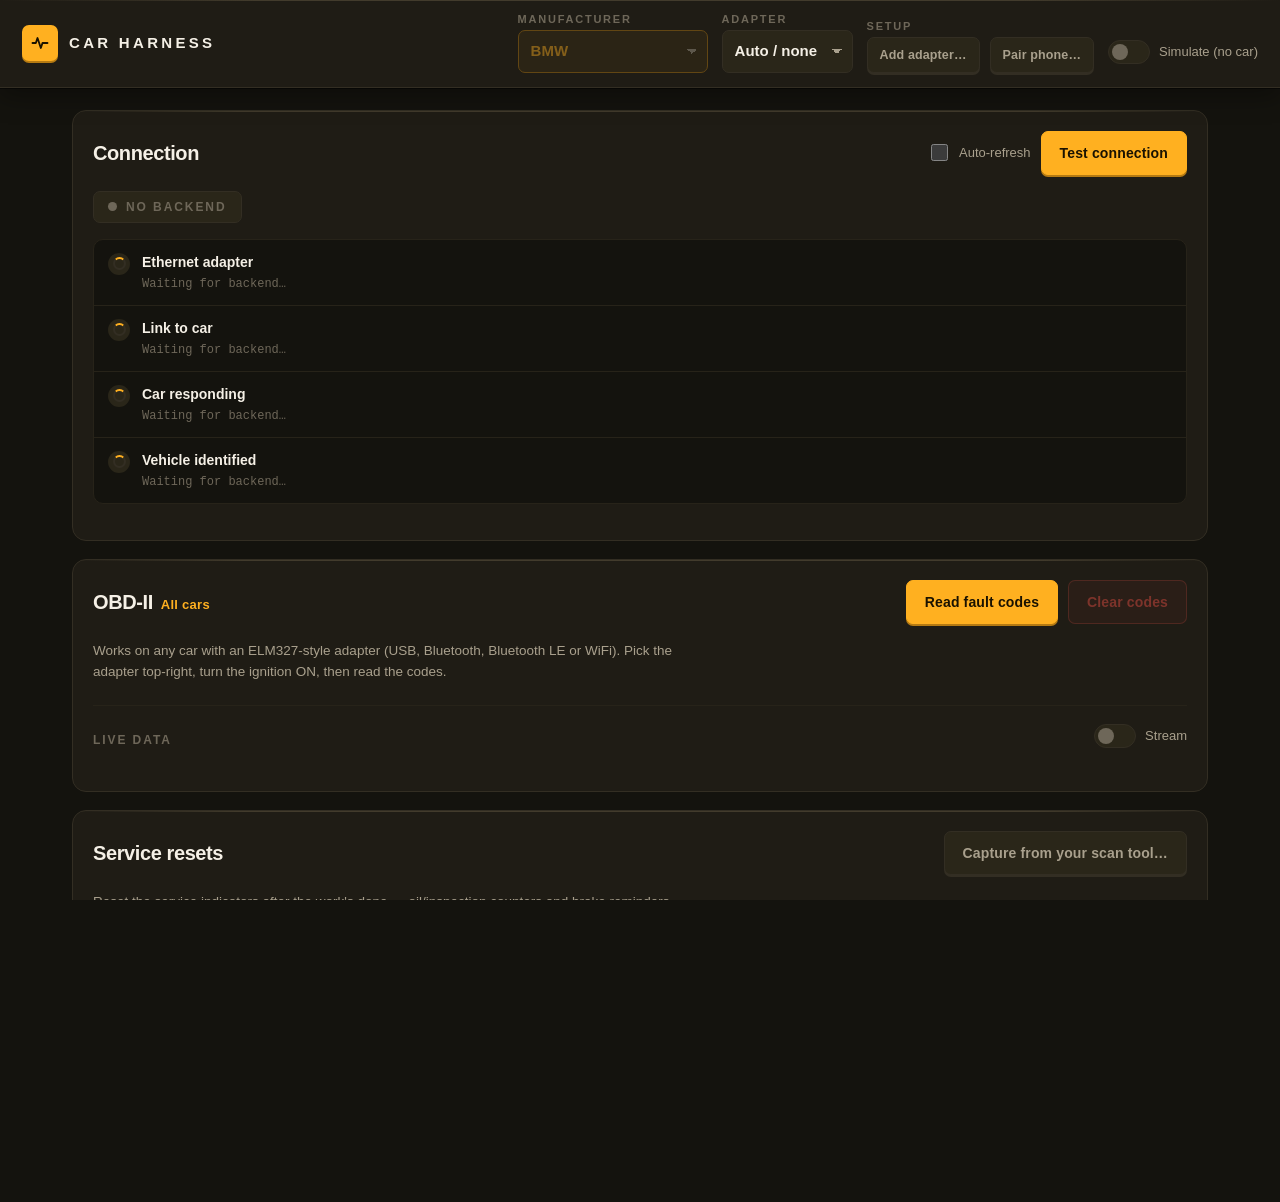
==== frontend/index.html @ ec4e153b "Garage Slate: full front-end redesign + one-tap job flow + installable PWA Steve asked for the front" ====
<!DOCTYPE html>
<html lang="en">
<head>
<meta charset="UTF-8" />
<meta name="viewport" content="width=device-width, initial-scale=1.0, viewport-fit=cover" />
<title>Car Harness</title>
<meta name="description" content="Car Harness — multi-brand OBD diagnostics: fault codes, module scans and service resets." />
<meta name="theme-color" content="#14130e" />
<meta name="color-scheme" content="dark" />
<meta name="mobile-web-app-capable" content="yes" />
<meta name="apple-mobile-web-app-capable" content="yes" />
<meta name="apple-mobile-web-app-status-bar-style" content="black-translucent" />
<meta name="apple-mobile-web-app-title" content="Car Harness" />
<link rel="manifest" href="manifest.webmanifest" />
<link rel="icon" href="icons/icon-192.png" sizes="192x192" />
<link rel="apple-touch-icon" href="icons/icon-192.png" />
<link rel="stylesheet" href="styles.css" />
</head>
<body>
<div class="app">

  <header class="header">
    <div class="header-left">
      <span class="logo" aria-hidden="true">
        <svg viewBox="0 0 24 24" width="20" height="20" fill="none" stroke="currentColor" stroke-width="2.2" stroke-linecap="round" stroke-linejoin="round">
          <path d="M3 12h4l2-6 4 12 2-6h6" />
        </svg>
      </span>
      <h1>Car Harness</h1>
    </div>
    <div class="header-right">
      <label class="field field-manufacturer">
        <span class="field-label">Manufacturer</span>
        <select id="profile-select" disabled>
          <option value="">Loading…</option>
        </select>
      </label>
      <div class="field">
        <span class="field-label">Adapter</span>
        <select id="adapter-select">
          <option value="">Auto / none</option>
        </select>
      </div>
      <div class="field">
        <span class="field-label">Setup</span>
        <div class="panel-actions">
          <button id="add-adapter-btn" class="btn btn-secondary btn-small" type="button">Add adapter…</button>
          <button id="pair-btn" class="btn btn-secondary btn-small" type="button">Pair phone…</button>
        </div>
      </div>
      <label class="toggle-field" for="simulate-toggle">
        <input type="checkbox" id="simulate-toggle" />
        <span class="toggle-track"><span class="toggle-thumb"></span></span>
        <span class="toggle-text">Simulate (no car)</span>
      </label>
    </div>
  </header>

  <main class="main">

    <div id="backend-banner" class="banner banner-waiting" hidden role="status">
      <svg class="banner-icon" viewBox="0 0 24 24" width="18" height="18" fill="none" stroke="currentColor" stroke-width="2" stroke-linecap="round" stroke-linejoin="round">
        <circle cx="12" cy="12" r="9" />
        <path d="M12 8v5" /><path d="M12 16.5v.01" />
      </svg>
      <span id="backend-banner-text">Waiting for backend at 127.0.0.1:8765 — start.bat not running?</span>
    </div>

    <section class="panel connection-panel" aria-label="Connection status">
      <div class="panel-header">
        <h2>Connection</h2>
        <div class="panel-actions">
          <label class="checkbox-field" for="autorefresh-toggle">
            <input type="checkbox" id="autorefresh-toggle" />
            <span>Auto-refresh</span>
          </label>
          <button id="test-btn" class="btn btn-primary" type="button">Test connection</button>
        </div>
      </div>

      <div id="simulated-banner" class="banner banner-amber" hidden role="status">
        <svg class="banner-icon" viewBox="0 0 24 24" width="18" height="18" fill="none" stroke="currentColor" stroke-width="2" stroke-linecap="round" stroke-linejoin="round">
          <path d="M12 3l9 16H3z" /><path d="M12 10v4" /><path d="M12 17.5v.01" />
        </svg>
        <span>SIMULATED — no real car connected</span>
      </div>

      <div class="overall-wrap">
        <div id="overall-badge" class="overall-badge state-offline">
          <span class="overall-dot"></span>
          <span id="overall-label">NO BACKEND</span>
        </div>
        <p id="status-message" class="status-message"></p>
      </div>

      <ol id="ladder" class="ladder"></ol>

      <div id="vehicle-card" class="vehicle-card" hidden>
        <div class="vehicle-vin-row">
          <span class="vehicle-vin-label">VIN</span>
          <span id="vehicle-vin" class="vehicle-vin">—</span>
        </div>
        <div class="vehicle-meta">
          <div class="vehicle-meta-item">
            <span class="meta-label">Logical address</span>
            <span id="vehicle-address" class="meta-value">—</span>
          </div>
          <div class="vehicle-meta-item">
            <span class="meta-label">EID</span>
            <span id="vehicle-eid" class="meta-value">—</span>
          </div>
          <div class="vehicle-meta-item">
            <span class="meta-label">GID</span>
            <span id="vehicle-gid" class="meta-value">—</span>
          </div>
        </div>
      </div>
    </section>

    <section class="panel obd-panel" aria-label="OBD-II diagnostics">
      <div class="panel-header">
        <h2>OBD-II<span class="panel-subject">All cars</span></h2>
        <div class="panel-actions">
          <button id="obd-scan-btn" class="btn btn-primary" type="button">Read fault codes</button>
          <button id="obd-clear-btn" class="btn btn-danger" type="button" disabled>Clear codes</button>
        </div>
      </div>

      <div id="obd-sim-banner" class="banner banner-amber" hidden role="status">
        <svg class="banner-icon" viewBox="0 0 24 24" width="18" height="18" fill="none" stroke="currentColor" stroke-width="2" stroke-linecap="round" stroke-linejoin="round">
          <path d="M12 3l9 16H3z" /><path d="M12 10v4" /><path d="M12 17.5v.01" />
        </svg>
        <span>SIMULATED — no real car connected</span>
      </div>

      <p id="obd-hint" class="obd-hint">
        Works on any car with an ELM327-style adapter (USB, Bluetooth, Bluetooth LE or WiFi).
        Pick the adapter top-right, turn the ignition ON, then read the codes.
      </p>

      <div id="obd-result" hidden>
        <div id="obd-chips" class="obd-chips"></div>
        <p id="obd-message" class="status-message"></p>
        <div id="obd-dtc-list" class="dtc-list"></div>
      </div>

      <div class="obd-live-header">
        <h3>Live data</h3>
        <label class="toggle-field" for="live-toggle">
          <input type="checkbox" id="live-toggle" />
          <span class="toggle-track"><span class="toggle-thumb"></span></span>
          <span class="toggle-text">Stream</span>
        </label>
      </div>
      <p id="live-message" class="live-message" hidden></p>
      <div id="live-grid" class="live-grid" hidden></div>
    </section>

    <section class="panel brand-panel" aria-label="Manufacturer deep scan" id="brand-panel" hidden>
      <div class="panel-header">
        <h2 id="brand-title">Manufacturer</h2>
        <div class="panel-actions" id="brand-actions">
          <button id="brand-scan-btn" class="btn btn-primary" type="button">Scan all modules</button>
        </div>
      </div>

      <div id="brand-sim-banner" class="banner banner-amber" hidden role="status">
        <svg class="banner-icon" viewBox="0 0 24 24" width="18" height="18" fill="none" stroke="currentColor" stroke-width="2" stroke-linecap="round" stroke-linejoin="round">
          <path d="M12 3l9 16H3z" /><path d="M12 10v4" /><path d="M12 17.5v.01" />
        </svg>
        <span>SIMULATED — no real car connected</span>
      </div>

      <p id="brand-hint" class="obd-hint"></p>

      <div id="brand-result" hidden>
        <div id="brand-chips" class="obd-chips"></div>
        <p id="brand-message" class="status-message"></p>
        <div id="brand-modules" class="module-rows"></div>
      </div>

      <div id="brand-extras" hidden>
        <div class="obd-live-header"><h3 id="brand-extras-title">Extras</h3></div>
        <p id="brand-extras-hint" class="obd-hint" hidden></p>
        <p id="brand-extras-message" class="status-message"></p>
        <div id="brand-extras-chips" class="obd-chips"></div>
      </div>
    </section>

    <section class="panel service-panel" aria-label="Service resets">
      <div class="panel-header">
        <h2>Service resets<span id="service-brand-label" class="panel-subject"></span></h2>
        <div class="panel-actions">
          <button id="service-capture-btn" class="btn btn-secondary" type="button">Capture from your scan tool…</button>
        </div>
      </div>

      <p id="service-hint" class="obd-hint">
        Reset the service indicators after the work's done — oil/inspection counters and
        brake reminders, for the manufacturer picked top-right. Items marked
        <strong>Run reset</strong> go over the OBD dongle; the rest are the official dash
        steps to follow on the car.
      </p>

      <p id="service-message" class="status-message" hidden></p>
      <div id="service-list" class="service-list"></div>

      <h3 id="learned-heading" class="learned-heading" hidden>Learned resets</h3>
      <div id="learned-list" class="service-list"></div>
    </section>

    <section class="panel modules-panel" aria-label="Jobs">
      <div class="panel-header">
        <h2>Jobs<span id="jobs-brand-label" class="panel-subject"></span></h2>
        <div class="panel-actions">
          <button id="import-btn" class="btn btn-secondary" type="button">Import job…</button>
          <input type="file" id="import-file-input" accept=".zip" hidden />
        </div>
      </div>

      <p id="modules-empty" class="modules-empty" hidden>No jobs available for this manufacturer yet.</p>
      <div id="modules-list" class="modules-list"></div>
    </section>

  </main>

  <footer class="footer">
    <span id="footer-status">Car Harness</span>
  </footer>

</div>

<div id="adapter-modal" class="modal-overlay" hidden>
  <div class="modal" role="dialog" aria-modal="true" aria-labelledby="adapter-modal-title">
    <div class="modal-header">
      <h2 id="adapter-modal-title" class="modal-title">Adapters</h2>
      <button id="adapter-modal-close" class="modal-close" type="button" aria-label="Close">
        <svg viewBox="0 0 24 24" width="18" height="18" fill="none" stroke="currentColor" stroke-width="2" stroke-linecap="round" stroke-linejoin="round">
          <line x1="6" y1="6" x2="18" y2="18" /><line x1="18" y1="6" x2="6" y2="18" />
        </svg>
      </button>
    </div>
    <ol id="wizard-progress" class="wizard-progress" aria-hidden="true"></ol>
    <div id="adapter-modal-body" class="modal-body"></div>
    <div class="modal-footer">
      <button id="wizard-back" class="btn btn-secondary" type="button">Back</button>
      <div class="modal-footer-right">
        <button id="wizard-cancel" class="btn btn-secondary" type="button">Cancel</button>
        <button id="wizard-next" class="btn btn-primary" type="button">Next</button>
      </div>
    </div>
  </div>
</div>

<div id="pair-modal" class="modal-overlay" hidden>
  <div class="modal" role="dialog" aria-modal="true" aria-labelledby="pair-modal-title">
    <div class="modal-header">
      <h2 id="pair-modal-title" class="modal-title">Pair your phone</h2>
      <button id="pair-modal-close" class="modal-close" type="button" aria-label="Close">
        <svg viewBox="0 0 24 24" width="18" height="18" fill="none" stroke="currentColor" stroke-width="2" stroke-linecap="round" stroke-linejoin="round">
          <line x1="6" y1="6" x2="18" y2="18" /><line x1="18" y1="6" x2="6" y2="18" />
        </svg>
      </button>
    </div>
    <div id="pair-modal-body" class="modal-body"></div>
  </div>
</div>

<div id="capture-modal" class="modal-overlay" hidden>
  <div class="modal" role="dialog" aria-modal="true" aria-labelledby="capture-modal-title">
    <div class="modal-header">
      <h2 id="capture-modal-title" class="modal-title">Capture a service reset</h2>
      <button id="capture-modal-close" class="modal-close" type="button" aria-label="Close">
        <svg viewBox="0 0 24 24" width="18" height="18" fill="none" stroke="currentColor" stroke-width="2" stroke-linecap="round" stroke-linejoin="round">
          <line x1="6" y1="6" x2="18" y2="18" /><line x1="18" y1="6" x2="6" y2="18" />
        </svg>
      </button>
    </div>
    <div id="capture-modal-body" class="modal-body"></div>
  </div>
</div>

<script src="app.js"></script>
<script>
  // Service worker: shell-only cache so the page opens instantly and still
  // loads when the backend is down. Every /api call stays network-only (see
  // sw.js) — diagnostics must never be served from a stale cache.
  if ('serviceWorker' in navigator) {
    window.addEventListener('load', function () {
      navigator.serviceWorker.register('sw.js').catch(function (err) {
        console.warn('[car-harness] service worker registration failed', err);
      });
    });
  }
</script>
</body>
</html>
---- frontend/styles.css ----
/* Car Harness — "Garage Slate"
   A tool off the van, not a web app. Warm graphite ground, warm panels with a
   machined top edge, one gold-amber accent that always means "press this".
   Status colours stay strictly separate from the accent so gold never has to
   mean two things at once. No external assets, no webfonts, no network. */

:root {
  /* --- surfaces --- */
  --ink: #14130e;
  --ink-raised: #1a1811;
  --panel: #1f1c15;
  --panel-hi: #2a2619;
  --panel-top: #423b2c;
  --line: #332e23;
  --line-soft: #272319;

  /* --- ink --- */
  --text: #f5f0e6;
  --text-muted: #a9a08d;
  --text-faint: #6e6759;

  /* --- meaning --- */
  --accent: #ffb020;
  --accent-dim: #b57a12;
  --accent-ink: #1a1200;
  --accent-wash: rgba(255, 176, 32, 0.12);
  --ok: #86c34a;
  --ok-wash: rgba(134, 195, 74, 0.12);
  --warn: #ff8a2b;
  --warn-wash: rgba(255, 138, 43, 0.12);
  --bad: #ff5449;
  --bad-wash: rgba(255, 84, 73, 0.12);
  --info: #74b4ff;
  --info-wash: rgba(116, 180, 255, 0.12);

  /* --- legacy aliases: older rules and inline styles still resolve --- */
  --bg: var(--ink);
  --bg-alt: var(--ink-raised);
  --panel-raised: var(--panel-hi);
  --border: var(--line);
  --border-soft: var(--line-soft);
  --green: var(--ok);
  --green-dim: rgba(134, 195, 74, 0.18);
  --amber: var(--warn);
  --amber-dim: rgba(255, 138, 43, 0.18);
  --red: var(--bad);
  --red-dim: rgba(255, 84, 73, 0.18);
  --grey: var(--text-faint);
  --grey-dim: var(--panel-hi);

  --font-sans: "Barlow", -apple-system, BlinkMacSystemFont, "Segoe UI", Roboto,
    Helvetica, Arial, sans-serif;
  --font-mono: "JetBrains Mono", ui-monospace, SFMono-Regular, "Cascadia Mono",
    Consolas, "Liberation Mono", monospace;
  --mono: var(--font-mono);

  --radius: 10px;
  --radius-lg: 14px;
  --radius-sm: 7px;

  --eyebrow: 700 11px/1 var(--font-sans);
  --track: 0.16em;
}

* {
  box-sizing: border-box;
}

/* app.js hides things with the `hidden` attribute. A class that sets
   display:flex/grid outranks the UA's [hidden] rule, so banners and grids
   would be stuck visible forever — this keeps `hidden` meaning hidden. */
[hidden] {
  display: none !important;
}

html, body {
  margin: 0;
  padding: 0;
  height: 100%;
  overflow-x: hidden;
}

body {
  background: var(--ink);
  color: var(--text);
  font-family: var(--font-sans);
  font-size: 15px;
  line-height: 1.5;
  -webkit-font-smoothing: antialiased;
}

.app {
  min-height: 100%;
  display: flex;
  flex-direction: column;
  max-width: 100%;
}

:focus-visible {
  outline: 2px solid var(--accent);
  outline-offset: 2px;
}

/* ---------- Header ---------- */

.header {
  position: sticky;
  top: 0;
  z-index: 20;
  display: flex;
  align-items: center;
  justify-content: space-between;
  gap: 16px;
  flex-wrap: wrap;
  padding: 14px 22px;
  background: var(--panel);
  border-bottom: 1px solid var(--line);
  box-shadow: 0 1px 0 rgba(0, 0, 0, 0.5), 0 8px 24px rgba(0, 0, 0, 0.35);
}

/* The machined highlight along the header's top edge. */
.header::before {
  content: "";
  position: absolute;
  inset: 0 0 auto 0;
  height: 1px;
  background: linear-gradient(
    90deg,
    transparent,
    var(--panel-top) 20%,
    var(--panel-top) 80%,
    transparent
  );
}

.header-left {
  display: flex;
  align-items: center;
  gap: 11px;
  min-width: 0;
}

.header h1 {
  margin: 0;
  font-size: 15px;
  font-weight: 700;
  letter-spacing: 0.22em;
  text-transform: uppercase;
  white-space: nowrap;
}

.logo {
  display: grid;
  place-items: center;
  width: 36px;
  height: 36px;
  border-radius: var(--radius-sm);
  background: var(--accent);
  color: var(--accent-ink);
  box-shadow: 0 2px 0 var(--accent-dim);
  flex: none;
}

.header-right {
  display: flex;
  align-items: flex-end;
  gap: 14px;
  flex-wrap: wrap;
}

.field {
  display: flex;
  flex-direction: column;
  gap: 5px;
  min-width: 0;
}

.field-label {
  font: var(--eyebrow);
  letter-spacing: var(--track);
  text-transform: uppercase;
  color: var(--text-faint);
}

select {
  appearance: none;
  min-height: 42px;
  padding: 9px 34px 9px 12px;
  border-radius: var(--radius-sm);
  border: 1px solid var(--line);
  background-color: var(--panel-hi);
  background-image: linear-gradient(45deg, transparent 50%, var(--text-muted) 50%),
    linear-gradient(135deg, var(--text-muted) 50%, transparent 50%);
  background-position: right 15px center, right 10px center;
  background-size: 5px 5px, 5px 5px;
  background-repeat: no-repeat;
  color: var(--text);
  font: inherit;
  font-weight: 600;
  cursor: pointer;
}

select:disabled {
  opacity: 0.45;
  cursor: not-allowed;
}

/* The manufacturer picked top-right is the subject of half the page — make it
   read as a primary control, not a form field. */
.field-manufacturer select {
  min-width: 190px;
  border-color: var(--accent-dim);
  background-color: var(--accent-wash);
  color: var(--accent);
}

/* ---------- Switches & checkboxes ---------- */

.toggle-field {
  display: flex;
  align-items: center;
  gap: 9px;
  cursor: pointer;
  user-select: none;
  padding-bottom: 9px;
}

.toggle-field input {
  position: absolute;
  opacity: 0;
  width: 0;
  height: 0;
}

.toggle-track {
  position: relative;
  width: 42px;
  height: 24px;
  border-radius: 999px;
  background: var(--panel-hi);
  border: 1px solid var(--line);
  transition: background 0.15s ease, border-color 0.15s ease;
  flex: none;
}

.toggle-thumb {
  position: absolute;
  top: 3px;
  left: 3px;
  width: 16px;
  height: 16px;
  border-radius: 50%;
  background: var(--text-faint);
  transition: transform 0.15s ease, background 0.15s ease;
}

.toggle-field input:checked + .toggle-track {
  background: var(--accent);
  border-color: var(--accent);
}

.toggle-field input:checked + .toggle-track .toggle-thumb {
  transform: translateX(18px);
  background: var(--accent-ink);
}

.toggle-field input:focus-visible + .toggle-track {
  outline: 2px solid var(--accent);
  outline-offset: 2px;
}

.toggle-text {
  font-size: 13px;
  color: var(--text-muted);
  white-space: nowrap;
}

.checkbox-field {
  display: flex;
  align-items: center;
  gap: 8px;
  font-size: 13px;
  color: var(--text-muted);
  cursor: pointer;
  user-select: none;
}

.checkbox-field input {
  width: 17px;
  height: 17px;
  accent-color: var(--accent);
  cursor: pointer;
}

/* ---------- Buttons ---------- */

.btn {
  --btn-edge: var(--line);
  appearance: none;
  display: inline-flex;
  align-items: center;
  justify-content: center;
  gap: 7px;
  min-height: 44px;
  padding: 11px 18px;
  border-radius: var(--radius-sm);
  border: 1px solid var(--line);
  background: var(--panel-hi);
  color: var(--text);
  font-family: inherit;
  font-size: 14px;
  font-weight: 700;
  letter-spacing: 0.01em;
  cursor: pointer;
  box-shadow: 0 2px 0 var(--btn-edge);
  transition: transform 0.05s ease, background 0.15s ease, border-color 0.15s ease;
}

.btn:hover {
  border-color: var(--text-faint);
}

/* Physical press — the button actually goes down onto its edge. */
.btn:active:not(:disabled) {
  transform: translateY(2px);
  box-shadow: 0 0 0 var(--btn-edge);
}

.btn:disabled {
  opacity: 0.42;
  cursor: not-allowed;
  box-shadow: none;
}

.btn-primary {
  --btn-edge: var(--accent-dim);
  background: var(--accent);
  border-color: var(--accent);
  color: var(--accent-ink);
}

.btn-primary:hover:not(:disabled) {
  background: #ffbe45;
  border-color: #ffbe45;
}

.btn-secondary {
  background: var(--panel-hi);
  color: var(--text-muted);
}

.btn-danger {
  --btn-edge: rgba(255, 84, 73, 0.35);
  background: var(--bad-wash);
  border-color: rgba(255, 84, 73, 0.45);
  color: var(--bad);
}

.btn-danger:hover:not(:disabled) {
  background: rgba(255, 84, 73, 0.2);
  border-color: var(--bad);
}

.btn-small {
  min-height: 36px;
  padding: 7px 12px;
  font-size: 12.5px;
}

/* ---------- Main / panels ---------- */

.main {
  flex: 1;
  display: flex;
  flex-direction: column;
  gap: 18px;
  padding: 22px;
  max-width: 1180px;
  width: 100%;
  margin: 0 auto;
}

.panel {
  position: relative;
  background: var(--panel);
  border: 1px solid var(--line);
  border-radius: var(--radius-lg);
  padding: 20px;
  overflow: hidden;
}

/* Machined top edge — the one shared detail across every surface. */
.panel::before {
  content: "";
  position: absolute;
  inset: 0 0 auto 0;
  height: 1px;
  background: linear-gradient(
    90deg,
    transparent,
    var(--panel-top) 15%,
    var(--panel-top) 85%,
    transparent
  );
}

.panel-header {
  display: flex;
  align-items: center;
  justify-content: space-between;
  gap: 14px;
  flex-wrap: wrap;
  margin-bottom: 16px;
}

.panel-header h2 {
  margin: 0;
  font-size: 20px;
  font-weight: 700;
  letter-spacing: -0.02em;
  display: flex;
  align-items: baseline;
  gap: 8px;
  flex-wrap: wrap;
}

.panel-subject {
  font-size: 13px;
  font-weight: 600;
  color: var(--accent);
  letter-spacing: 0.02em;
}

.panel-actions {
  display: flex;
  align-items: center;
  gap: 10px;
  flex-wrap: wrap;
}

/* Subtle cue when the brand panel swaps manufacturer. */
.panel-swap {
  animation: panel-swap 0.32s ease;
}

@keyframes panel-swap {
  from {
    opacity: 0.35;
    transform: translateY(-4px);
  }
  to {
    opacity: 1;
    transform: none;
  }
}

/* ---------- Banners ---------- */

.banner {
  display: flex;
  align-items: center;
  gap: 10px;
  padding: 11px 14px;
  border-radius: var(--radius-sm);
  border: 1px solid var(--line);
  background: var(--panel-hi);
  font-size: 13.5px;
  font-weight: 600;
  margin-bottom: 14px;
}

.banner-icon {
  flex: none;
}

.banner-amber {
  border-color: rgba(255, 138, 43, 0.4);
  background: var(--warn-wash);
  color: var(--warn);
}

.banner-waiting {
  border-color: rgba(116, 180, 255, 0.35);
  background: var(--info-wash);
  color: var(--info);
}

/* ---------- Overall badge ---------- */

.overall-wrap {
  display: flex;
  align-items: center;
  gap: 14px;
  flex-wrap: wrap;
  margin-bottom: 16px;
}

.overall-badge {
  display: inline-flex;
  align-items: center;
  gap: 9px;
  padding: 9px 14px;
  border-radius: var(--radius-sm);
  border: 1px solid var(--line);
  background: var(--panel-hi);
  font: 700 12px/1 var(--font-sans);
  letter-spacing: var(--track);
  text-transform: uppercase;
  color: var(--text-muted);
  flex: none;
}

.overall-dot {
  width: 9px;
  height: 9px;
  border-radius: 50%;
  background: currentColor;
  flex: none;
}

.overall-badge.state-connected {
  color: var(--ok);
  border-color: rgba(134, 195, 74, 0.4);
  background: var(--ok-wash);
}

.overall-badge.state-partial {
  color: var(--warn);
  border-color: rgba(255, 138, 43, 0.4);
  background: var(--warn-wash);
}

.overall-badge.state-disconnected {
  color: var(--bad);
  border-color: rgba(255, 84, 73, 0.4);
  background: var(--bad-wash);
}

.overall-badge.state-offline {
  color: var(--text-faint);
}

.status-message {
  margin: 0;
  color: var(--text-muted);
  font-size: 14px;
  line-height: 1.55;
}

/* ---------- Ladder ---------- */

.ladder {
  list-style: none;
  margin: 0 0 16px;
  padding: 0;
  border: 1px solid var(--line-soft);
  border-radius: var(--radius);
  background: var(--ink);
  overflow: hidden;
}

.ladder:empty {
  display: none;
}

.ladder-step {
  display: flex;
  align-items: flex-start;
  gap: 12px;
  padding: 12px 14px;
}

.ladder-step + .ladder-step {
  border-top: 1px solid var(--line-soft);
}

.step-icon {
  display: grid;
  place-items: center;
  width: 22px;
  height: 22px;
  border-radius: 50%;
  flex: none;
  margin-top: 1px;
  color: var(--text-faint);
  background: var(--panel-hi);
}

.step-icon svg {
  width: 13px;
  height: 13px;
}

.step-icon.icon-ok {
  color: var(--ok);
  background: var(--ok-wash);
}

.step-icon.icon-fail {
  color: var(--bad);
  background: var(--bad-wash);
}

.step-icon.icon-pending .spinner {
  display: block;
  width: 13px;
  height: 13px;
  border: 2px solid var(--line);
  border-top-color: var(--accent);
  border-radius: 50%;
  animation: spin 0.7s linear infinite;
}

@keyframes spin {
  to {
    transform: rotate(360deg);
  }
}

.step-body {
  min-width: 0;
  display: flex;
  flex-direction: column;
  gap: 2px;
}

/* app.js emits these as spans — force block so the label and its detail
   stack instead of running together as one sentence. */
.step-label {
  display: block;
  font-weight: 600;
  font-size: 14px;
}

.step-detail {
  display: block;
  font-family: var(--font-mono);
  font-size: 12px;
  color: var(--text-faint);
  word-break: break-word;
}

/* ---------- Vehicle card ---------- */

.vehicle-card {
  border: 1px solid var(--line);
  border-radius: var(--radius);
  background: var(--panel-hi);
  padding: 15px;
}

.vehicle-vin-row {
  display: flex;
  align-items: baseline;
  gap: 11px;
  flex-wrap: wrap;
}

.vehicle-vin-label {
  font: var(--eyebrow);
  letter-spacing: var(--track);
  text-transform: uppercase;
  color: var(--text-faint);
}

.vehicle-vin {
  font-family: var(--font-mono);
  font-size: 18px;
  font-weight: 600;
  letter-spacing: 0.06em;
  color: var(--text);
  word-break: break-all;
}

.vehicle-meta {
  display: grid;
  grid-template-columns: repeat(auto-fit, minmax(150px, 1fr));
  gap: 12px;
  margin-top: 14px;
  padding-top: 13px;
  border-top: 1px solid var(--line-soft);
}

.vehicle-meta-item {
  display: flex;
  flex-direction: column;
  gap: 3px;
  min-width: 0;
}

.meta-label {
  font: var(--eyebrow);
  letter-spacing: var(--track);
  text-transform: uppercase;
  color: var(--text-faint);
}

.meta-value {
  font-family: var(--font-mono);
  font-size: 13px;
  color: var(--text-muted);
  word-break: break-all;
}

/* ---------- OBD-II panel (all cars) ---------- */

.obd-hint {
  margin: 0 0 16px;
  color: var(--text-muted);
  font-size: 13.5px;
  line-height: 1.6;
  max-width: 78ch;
}

.obd-chips {
  display: flex;
  flex-wrap: wrap;
  gap: 8px;
  margin-bottom: 14px;
}

.obd-chip {
  display: inline-flex;
  align-items: center;
  gap: 9px;
  padding: 8px 12px;
  border-radius: var(--radius-sm);
  border: 1px solid var(--line);
  background: var(--panel-hi);
}

.obd-chip-label {
  font: var(--eyebrow);
  font-size: 9.5px;
  letter-spacing: var(--track);
  text-transform: uppercase;
  color: var(--text-faint);
}

.obd-chip-value {
  font-size: 13px;
  font-weight: 600;
  color: var(--text);
}

.obd-chip.is-good .obd-chip-value {
  color: var(--ok);
}

.obd-chip.is-bad {
  border-color: rgba(255, 84, 73, 0.4);
  background: var(--bad-wash);
}

.obd-chip.is-bad .obd-chip-value {
  color: var(--bad);
}

.obd-chip.is-mono .obd-chip-value {
  font-family: var(--font-mono);
  letter-spacing: 0.04em;
}

/* ---------- Fault codes ---------- */

.dtc-list {
  display: flex;
  flex-direction: column;
  gap: 10px;
}

.dtc-card {
  border: 1px solid var(--line);
  border-left: 4px solid var(--bad);
  border-radius: var(--radius-sm);
  background: var(--panel-hi);
  padding: 13px 15px;
}

.dtc-card-head {
  display: flex;
  align-items: center;
  gap: 11px;
  flex-wrap: wrap;
  margin-bottom: 6px;
}

.dtc-code {
  font-family: var(--font-mono);
  font-size: 16px;
  font-weight: 700;
  letter-spacing: 0.04em;
}

.dtc-desc {
  margin: 0;
  color: var(--text-muted);
  font-size: 14px;
  line-height: 1.55;
}

.dtc-desc.is-mono {
  font-family: var(--font-mono);
  font-size: 12.5px;
  color: var(--text-faint);
}

.dtc-none {
  display: flex;
  align-items: center;
  gap: 9px;
  color: var(--ok);
  font-weight: 600;
  font-size: 14.5px;
}

/* ---------- Tags ---------- */

.tag {
  display: inline-flex;
  align-items: center;
  padding: 4px 9px;
  border-radius: 5px;
  border: 1px solid var(--line);
  background: var(--panel-hi);
  font: 700 10.5px/1.4 var(--font-sans);
  letter-spacing: 0.1em;
  text-transform: uppercase;
  color: var(--text-muted);
  white-space: nowrap;
}

.dtc-tag.is-stored {
  color: var(--bad);
  border-color: rgba(255, 84, 73, 0.4);
  background: var(--bad-wash);
}

.dtc-tag.is-pending {
  color: var(--warn);
  border-color: rgba(255, 138, 43, 0.4);
  background: var(--warn-wash);
}

.dtc-tag.is-permanent {
  color: var(--info);
  border-color: rgba(116, 180, 255, 0.4);
  background: var(--info-wash);
}

.dtc-tag.is-good {
  color: var(--ok);
  border-color: rgba(134, 195, 74, 0.4);
  background: var(--ok-wash);
}

.tag-builtin {
  color: var(--accent);
  border-color: var(--accent-dim);
  background: var(--accent-wash);
}

/* Transport badge next to the brand panel title (ENET cable vs OBD dongle). */
.transport-tag {
  color: var(--info);
  border-color: rgba(116, 180, 255, 0.4);
  background: var(--info-wash);
}

.chip {
  display: inline-flex;
  align-items: center;
  gap: 6px;
  padding: 6px 11px;
  border-radius: var(--radius-sm);
  border: 1px solid var(--line);
  background: var(--panel-hi);
  font-size: 12.5px;
  color: var(--text-muted);
}

/* ---------- Live data ---------- */

.obd-live-header {
  display: flex;
  align-items: center;
  justify-content: space-between;
  gap: 14px;
  flex-wrap: wrap;
  margin: 22px 0 14px;
  padding-top: 18px;
  border-top: 1px solid var(--line-soft);
}

.obd-live-header h3 {
  margin: 0;
  font: 700 12px/1 var(--font-sans);
  letter-spacing: var(--track);
  text-transform: uppercase;
  color: var(--text-faint);
}

.live-grid {
  display: grid;
  grid-template-columns: repeat(auto-fill, minmax(160px, 1fr));
  gap: 10px;
}

.live-cell {
  border: 1px solid var(--line);
  border-radius: var(--radius);
  background: var(--panel-hi);
  padding: 13px 14px;
}

.live-top {
  display: flex;
  align-items: baseline;
  gap: 5px;
}

.live-label {
  display: block;
  font: var(--eyebrow);
  font-size: 9.5px;
  letter-spacing: var(--track);
  text-transform: uppercase;
  color: var(--text-faint);
  margin-bottom: 6px;
}

.live-value {
  font-family: var(--font-mono);
  font-size: 26px;
  font-weight: 500;
  line-height: 1;
  color: var(--text);
}

.live-unit {
  font-size: 12px;
  color: var(--text-faint);
}

.live-message {
  margin: 0 0 12px;
  color: var(--text-muted);
  font-size: 13.5px;
}

/* ---------- Module rows (brand scan + service resets) ---------- */

.module-rows {
  display: flex;
  flex-direction: column;
  gap: 10px;
}

.module-row {
  border: 1px solid var(--line);
  border-radius: var(--radius);
  background: var(--panel-hi);
  padding: 13px 15px;
}

.module-row.is-absent {
  opacity: 0.55;
}

.module-row-head {
  display: flex;
  align-items: center;
  gap: 11px;
  flex-wrap: wrap;
}

.module-row-name {
  font-weight: 700;
  font-size: 15px;
  flex: 1;
  min-width: 120px;
}

.module-row-addr {
  font-family: var(--font-mono);
  font-size: 12px;
  color: var(--accent);
}

.module-row-head .btn {
  margin-left: auto;
}

.module-row .dtc-card {
  margin-top: 11px;
}

.module-trace {
  margin-top: 11px;
  padding: 10px 12px;
  border-radius: var(--radius-sm);
  border: 1px solid var(--line-soft);
  background: var(--ink);
  font-family: var(--font-mono);
  font-size: 11.5px;
  line-height: 1.65;
  color: var(--text-faint);
  white-space: pre-wrap;
  word-break: break-all;
  max-height: 240px;
  overflow-y: auto;
}

/* Service resets panel: reuses .module-row rows */

.service-list {
  display: flex;
  flex-direction: column;
  gap: 10px;
}

.service-list .module-row-head {
  align-items: flex-start;
}

.service-list .btn-small {
  margin-left: auto;
}

.service-steps {
  margin: 11px 0 0;
  padding-left: 20px;
  color: var(--text-muted);
  font-size: 13.5px;
  line-height: 1.65;
}

.service-steps li {
  margin-bottom: 3px;
}

/* ---------- Learned resets (capture & replay) ---------- */

.learned-heading {
  margin: 22px 0 12px;
  padding-top: 18px;
  border-top: 1px solid var(--line-soft);
  font: 700 12px/1 var(--font-sans);
  letter-spacing: var(--track);
  text-transform: uppercase;
  color: var(--text-faint);
}

.capture-live {
  display: flex;
  align-items: center;
  gap: 9px;
  font-size: 13.5px;
  font-weight: 600;
  color: var(--warn);
  margin: 0 0 12px;
}

.capture-log {
  margin: 11px 0 0;
  padding-left: 20px;
  color: var(--text-muted);
  font-size: 12.5px;
  font-family: var(--font-mono);
  line-height: 1.6;
}

.capture-log li {
  margin-bottom: 2px;
}

.learned-actions {
  display: flex;
  justify-content: flex-end;
  gap: 9px;
  margin-top: 11px;
}

/* ---------- Jobs / modules panel ---------- */

.modules-empty {
  margin: 0;
  color: var(--text-faint);
  font-size: 14px;
}

.modules-list {
  display: grid;
  grid-template-columns: repeat(auto-fill, minmax(268px, 1fr));
  gap: 12px;
}

.module-card {
  display: flex;
  flex-direction: column;
  gap: 9px;
  border: 1px solid var(--line);
  border-radius: var(--radius);
  background: var(--panel-hi);
  padding: 15px;
}

.module-card-header {
  display: flex;
  align-items: center;
  gap: 9px;
  flex-wrap: wrap;
}

.module-name {
  font-weight: 700;
  font-size: 15px;
}

.module-description {
  margin: 0;
  color: var(--text-muted);
  font-size: 13.5px;
  line-height: 1.55;
  flex: 1;
}

.module-meta {
  display: flex;
  align-items: center;
  gap: 9px;
  flex-wrap: wrap;
}

.module-size {
  font-family: var(--font-mono);
  font-size: 11.5px;
  color: var(--text-faint);
}

.module-actions {
  display: flex;
  gap: 9px;
  flex-wrap: wrap;
}

/* ---------- Footer ---------- */

.footer {
  padding: 14px 22px;
  border-top: 1px solid var(--line-soft);
  background: var(--ink-raised);
  color: var(--text-faint);
  font-size: 12px;
  font-family: var(--font-mono);
}

/* ---------- Adapter modal / wizard ---------- */

.modal-overlay {
  position: fixed;
  inset: 0;
  z-index: 60;
  display: flex;
  align-items: center;
  justify-content: center;
  padding: 22px;
  background: rgba(6, 5, 3, 0.78);
  backdrop-filter: blur(3px);
}

.modal-overlay[hidden] {
  display: none;
}

.modal {
  position: relative;
  width: min(620px, 100%);
  max-height: min(86vh, 780px);
  display: flex;
  flex-direction: column;
  background: var(--panel);
  border: 1px solid var(--line);
  border-radius: var(--radius-lg);
  box-shadow: 0 24px 60px rgba(0, 0, 0, 0.6);
  overflow: hidden;
}

.modal::before {
  content: "";
  position: absolute;
  inset: 0 0 auto 0;
  height: 1px;
  background: linear-gradient(
    90deg,
    transparent,
    var(--panel-top) 15%,
    var(--panel-top) 85%,
    transparent
  );
}

.modal-header {
  display: flex;
  align-items: center;
  justify-content: space-between;
  gap: 14px;
  padding: 17px 20px;
  border-bottom: 1px solid var(--line-soft);
}

.modal-title {
  margin: 0;
  font-size: 18px;
  font-weight: 700;
  letter-spacing: -0.01em;
}

.modal-close {
  display: grid;
  place-items: center;
  width: 36px;
  height: 36px;
  border-radius: var(--radius-sm);
  border: 1px solid var(--line);
  background: var(--panel-hi);
  color: var(--text-muted);
  cursor: pointer;
  flex: none;
}

.modal-close:hover {
  color: var(--text);
  border-color: var(--text-faint);
}

.modal-body {
  padding: 20px;
  overflow-y: auto;
  flex: 1;
}

.modal-footer {
  display: flex;
  align-items: center;
  justify-content: space-between;
  gap: 12px;
  padding: 15px 20px;
  border-top: 1px solid var(--line-soft);
  background: var(--ink-raised);
}

.modal-footer-right {
  display: flex;
  gap: 10px;
  margin-left: auto;
}

/* Wizard progress */

.wizard-progress {
  display: flex;
  gap: 8px;
  list-style: none;
  margin: 0;
  padding: 15px 20px;
  border-bottom: 1px solid var(--line-soft);
  background: var(--ink-raised);
  overflow-x: auto;
}

.wizard-progress li {
  display: flex;
  align-items: center;
  gap: 8px;
  font-size: 12.5px;
  color: var(--text-faint);
  white-space: nowrap;
}

.wizard-progress li .wizard-step-num {
  display: grid;
  place-items: center;
  width: 22px;
  height: 22px;
  border-radius: 50%;
  border: 1px solid var(--line);
  background: var(--panel-hi);
  font-size: 11px;
  font-weight: 700;
  flex: none;
}

.wizard-progress li.is-active {
  color: var(--accent);
  font-weight: 700;
}

.wizard-progress li.is-active .wizard-step-num {
  background: var(--accent);
  border-color: var(--accent);
  color: var(--accent-ink);
}

.wizard-progress li.is-done .wizard-step-num {
  background: var(--ok-wash);
  border-color: rgba(134, 195, 74, 0.45);
  color: var(--ok);
}

/* Wizard content blocks */

.wizard-section-title {
  font: 700 12px/1 var(--font-sans);
  letter-spacing: var(--track);
  text-transform: uppercase;
  color: var(--text-faint);
  margin-bottom: 11px;
}

.wizard-section + .wizard-section {
  margin-top: 22px;
  padding-top: 20px;
  border-top: 1px solid var(--line-soft);
}

.wizard-hint {
  color: var(--text-muted);
  font-size: 13.5px;
  line-height: 1.6;
  margin: 0 0 14px;
}

.wizard-note {
  color: var(--text-faint);
  font-size: 12.5px;
  line-height: 1.55;
  margin-top: 10px;
}

.wizard-empty {
  color: var(--text-faint);
  font-size: 13.5px;
  padding: 18px 0;
  text-align: center;
}

.wizard-error {
  color: var(--bad);
  background: var(--bad-wash);
  border: 1px solid rgba(255, 84, 73, 0.4);
  border-radius: var(--radius-sm);
  padding: 11px 13px;
  font-size: 13.5px;
  margin-bottom: 14px;
}

/* Dynamic config form */

.wizard-form {
  display: flex;
  flex-direction: column;
  gap: 15px;
}

.form-row {
  display: flex;
  flex-direction: column;
  gap: 6px;
}

.form-row-label {
  font-size: 13px;
  font-weight: 600;
  color: var(--text-muted);
}

.form-row-label .req {
  color: var(--bad);
  margin-left: 3px;
}

.form-input {
  width: 100%;
  min-height: 42px;
  padding: 10px 12px;
  border-radius: var(--radius-sm);
  border: 1px solid var(--line);
  background: var(--ink);
  color: var(--text);
  font-family: inherit;
  font-size: 14px;
}

.form-input:focus {
  outline: none;
  border-color: var(--accent);
  box-shadow: 0 0 0 3px var(--accent-wash);
}

.form-input.is-invalid {
  border-color: var(--bad);
}

.form-row-help {
  font-size: 12.5px;
  color: var(--text-faint);
  line-height: 1.5;
}

.form-comport-row {
  display: flex;
  gap: 9px;
  align-items: center;
}

.form-comport-row .form-input {
  flex: 1;
}

/* Type choice cards */

.type-choices {
  display: grid;
  grid-template-columns: repeat(auto-fit, minmax(220px, 1fr));
  gap: 10px;
}

.type-choice {
  text-align: left;
  border: 1px solid var(--line);
  border-radius: var(--radius);
  background: var(--panel-hi);
  padding: 14px;
  cursor: pointer;
  font-family: inherit;
  color: var(--text);
  transition: border-color 0.15s ease, background 0.15s ease;
}

.type-choice:hover {
  border-color: var(--text-faint);
}

.type-choice.is-selected {
  border-color: var(--accent);
  background: var(--accent-wash);
}

.type-choice-name {
  font-weight: 700;
  font-size: 14.5px;
  margin-bottom: 4px;
}

.type-choice-desc {
  font-size: 12.5px;
  color: var(--text-muted);
  line-height: 1.5;
}

/* Existing adapters list */

.adapter-list {
  display: flex;
  flex-direction: column;
  gap: 9px;
}

.adapter-list-item {
  display: flex;
  align-items: center;
  gap: 12px;
  border: 1px solid var(--line);
  border-radius: var(--radius);
  background: var(--panel-hi);
  padding: 12px 14px;
  flex-wrap: wrap;
}

.adapter-list-info {
  flex: 1;
  min-width: 0;
}

.adapter-list-name {
  font-weight: 700;
  font-size: 14.5px;
}

.adapter-list-meta {
  font-family: var(--font-mono);
  font-size: 11.5px;
  color: var(--text-faint);
  word-break: break-all;
}

.adapter-list-test {
  font-size: 12.5px;
  font-weight: 600;
  color: var(--text-faint);
}

.adapter-list-test.is-ok {
  color: var(--ok);
}

.adapter-list-test.is-fail {
  color: var(--bad);
}

/* Test result panel */

.test-result {
  display: flex;
  align-items: flex-start;
  gap: 12px;
  border: 1px solid var(--line);
  border-radius: var(--radius);
  background: var(--panel-hi);
  padding: 14px;
  margin-top: 14px;
}

.test-result.is-ok {
  border-color: rgba(134, 195, 74, 0.4);
  background: var(--ok-wash);
}

.test-result.is-fail {
  border-color: rgba(255, 84, 73, 0.4);
  background: var(--bad-wash);
}

.test-result-icon {
  flex: none;
  margin-top: 1px;
}

.test-result-icon svg {
  width: 19px;
  height: 19px;
}

.test-result.is-ok .test-result-icon {
  color: var(--ok);
}

.test-result.is-fail .test-result-icon {
  color: var(--bad);
}

.test-result-detail {
  font-family: var(--font-mono);
  font-size: 12px;
  color: var(--text-muted);
  margin-top: 5px;
  word-break: break-word;
}

/* ---------- Phone pairing modal ---------- */

.pair-code {
  font-family: var(--font-mono);
  font-size: 40px;
  font-weight: 700;
  letter-spacing: 0.22em;
  color: var(--accent);
  text-align: center;
  padding: 22px 0 8px;
}

.pair-meta {
  text-align: center;
  color: var(--text-muted);
  font-size: 13.5px;
  line-height: 1.6;
}

/* ---------- Responsive ---------- */

@media (max-width: 900px) {
  .header {
    align-items: flex-start;
  }

  .header-right {
    width: 100%;
    gap: 10px;
  }

  .field-manufacturer select {
    min-width: 0;
  }

  .field {
    flex: 1 1 150px;
  }
}

@media (max-width: 640px) {
  .header {
    padding: 12px 14px;
    gap: 10px;
  }

  .main {
    padding: 14px;
    gap: 14px;
  }

  .panel {
    padding: 15px;
    border-radius: var(--radius);
  }

  .panel-header h2 {
    font-size: 18px;
  }

  .panel-actions {
    width: 100%;
  }

  /* Full-width actions beat cramped side-by-side buttons on a phone. */
  .panel-actions .btn {
    flex: 1 1 auto;
  }

  .live-grid {
    grid-template-columns: repeat(auto-fill, minmax(132px, 1fr));
  }

  .live-value {
    font-size: 22px;
  }

  .modules-list {
    grid-template-columns: 1fr;
  }

  .modal-overlay {
    padding: 0;
  }

  .modal {
    width: 100%;
    height: 100%;
    max-height: 100%;
    border-radius: 0;
    border: none;
  }

  .pair-code {
    font-size: 30px;
    letter-spacing: 0.16em;
  }

  .footer {
    padding: 12px 14px;
  }
}

@media (prefers-reduced-motion: reduce) {
  *,
  *::before,
  *::after {
    animation-duration: 0.001ms !important;
    animation-iteration-count: 1 !important;
    transition-duration: 0.001ms !important;
  }
}
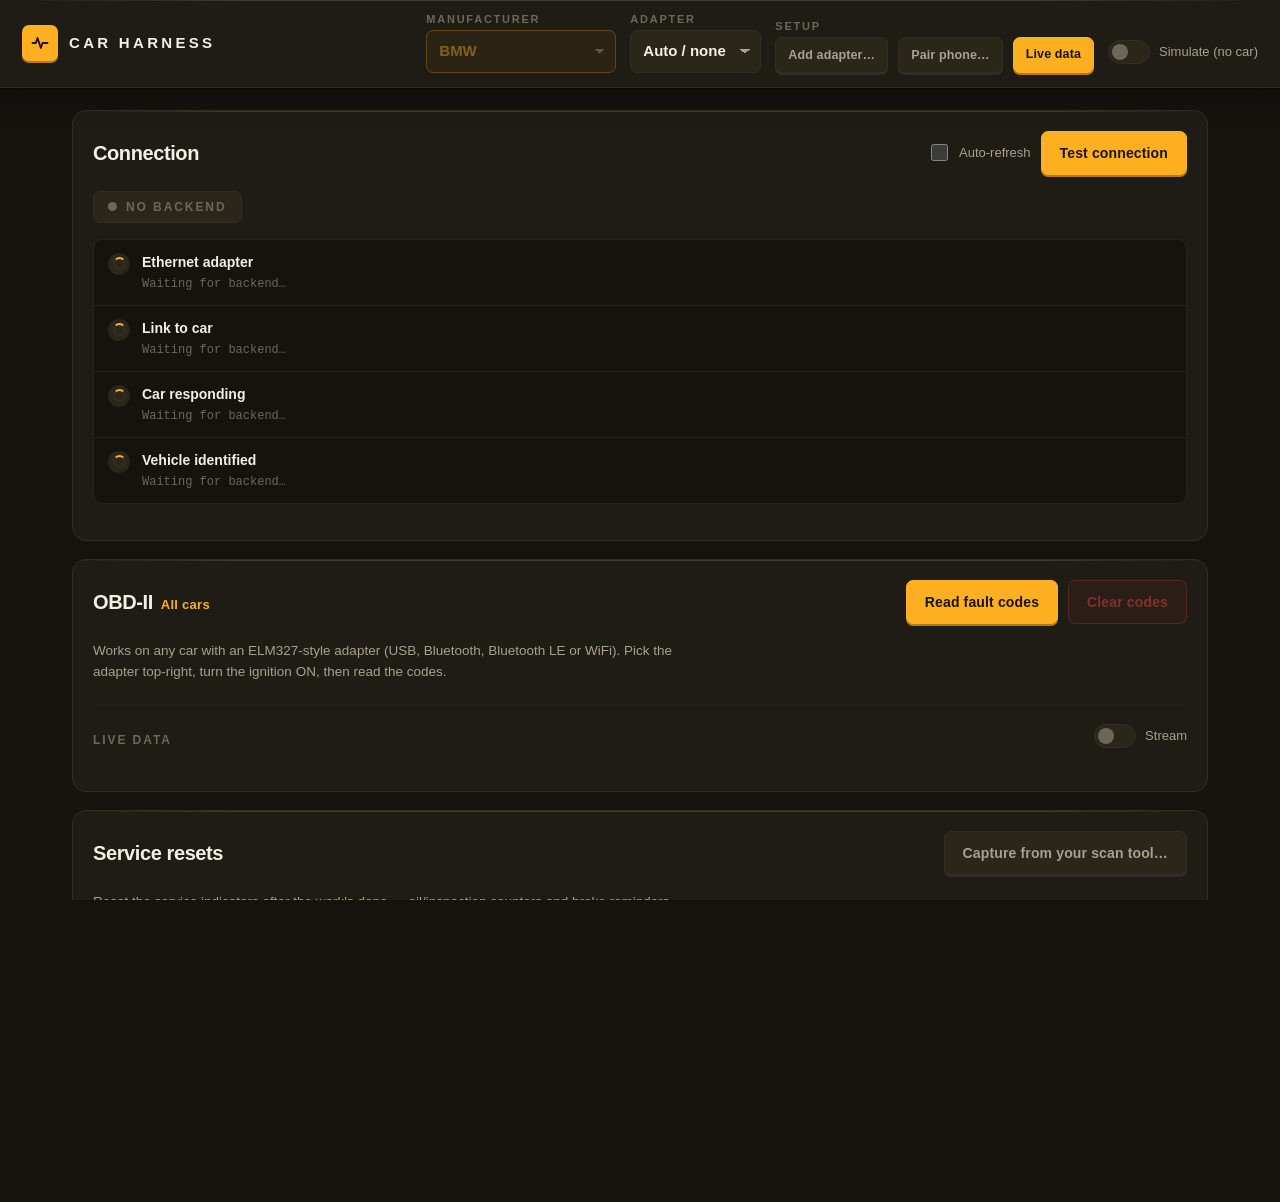
==== commit b5c5eb15: "Checkpoint: concurrent session work-in-progress A save point, not a reviewed change. This sweeps up " ====
--- a/frontend/index.html
+++ b/frontend/index.html
@@ -46,6 +46,7 @@
         <div class="panel-actions">
           <button id="add-adapter-btn" class="btn btn-secondary btn-small" type="button">Add adapter…</button>
           <button id="pair-btn" class="btn btn-secondary btn-small" type="button">Pair phone…</button>
+          <a id="live-data-link" class="btn btn-primary btn-small" href="/live.html">Live data</a>
         </div>
       </div>
       <label class="toggle-field" for="simulate-toggle">
@@ -161,6 +162,7 @@
         <h2 id="brand-title">Manufacturer</h2>
         <div class="panel-actions" id="brand-actions">
           <button id="brand-scan-btn" class="btn btn-primary" type="button">Scan all modules</button>
+          <button id="brand-clear-all-btn" class="btn btn-danger" type="button">Clear ALL modules</button>
         </div>
       </div>
 
@@ -175,6 +177,7 @@
 
       <div id="brand-result" hidden>
         <div id="brand-chips" class="obd-chips"></div>
+        <p id="brand-clear-note" class="status-message clear-note" hidden></p>
         <p id="brand-message" class="status-message"></p>
         <div id="brand-modules" class="module-rows"></div>
       </div>
--- a/frontend/styles.css
+++ b/frontend/styles.css
@@ -547,6 +547,18 @@
   line-height: 1.55;
 }
 
+/* What a clear actually did — kept above the scan message so the re-scan that
+   proves it can't overwrite the record. */
+.clear-note {
+  margin: 0 0 8px;
+  padding: 9px 12px;
+  border: 1px solid var(--line);
+  border-left: 3px solid var(--accent);
+  border-radius: var(--radius-sm);
+  background: var(--panel-hi);
+  color: var(--text);
+}
+
 /* ---------- Ladder ---------- */
 
 .ladder {
@@ -1670,3 +1682,25 @@
     transition-duration: 0.001ms !important;
   }
 }
+
+/* VIN says one make, the manufacturer dropdown says another. The ENET cable
+   reaches several brands on the same pins, so this is a real and easy mistake
+   to make -- it needs to be loud enough to notice mid-job. */
+.make-mismatch {
+  margin: 8px 0 0;
+  padding: 8px 12px;
+  border-left: 3px solid var(--amber, #ff8a2b);
+  background: rgba(255, 138, 43, 0.09);
+  color: var(--text, #e8e6e1);
+  font-size: 13px;
+  line-height: 1.45;
+  border-radius: 4px;
+}
+
+/* An anchor wearing .btn needs the box behaviour a <button> gets for free. */
+a.btn {
+  display: inline-flex;
+  align-items: center;
+  justify-content: center;
+  text-decoration: none;
+}
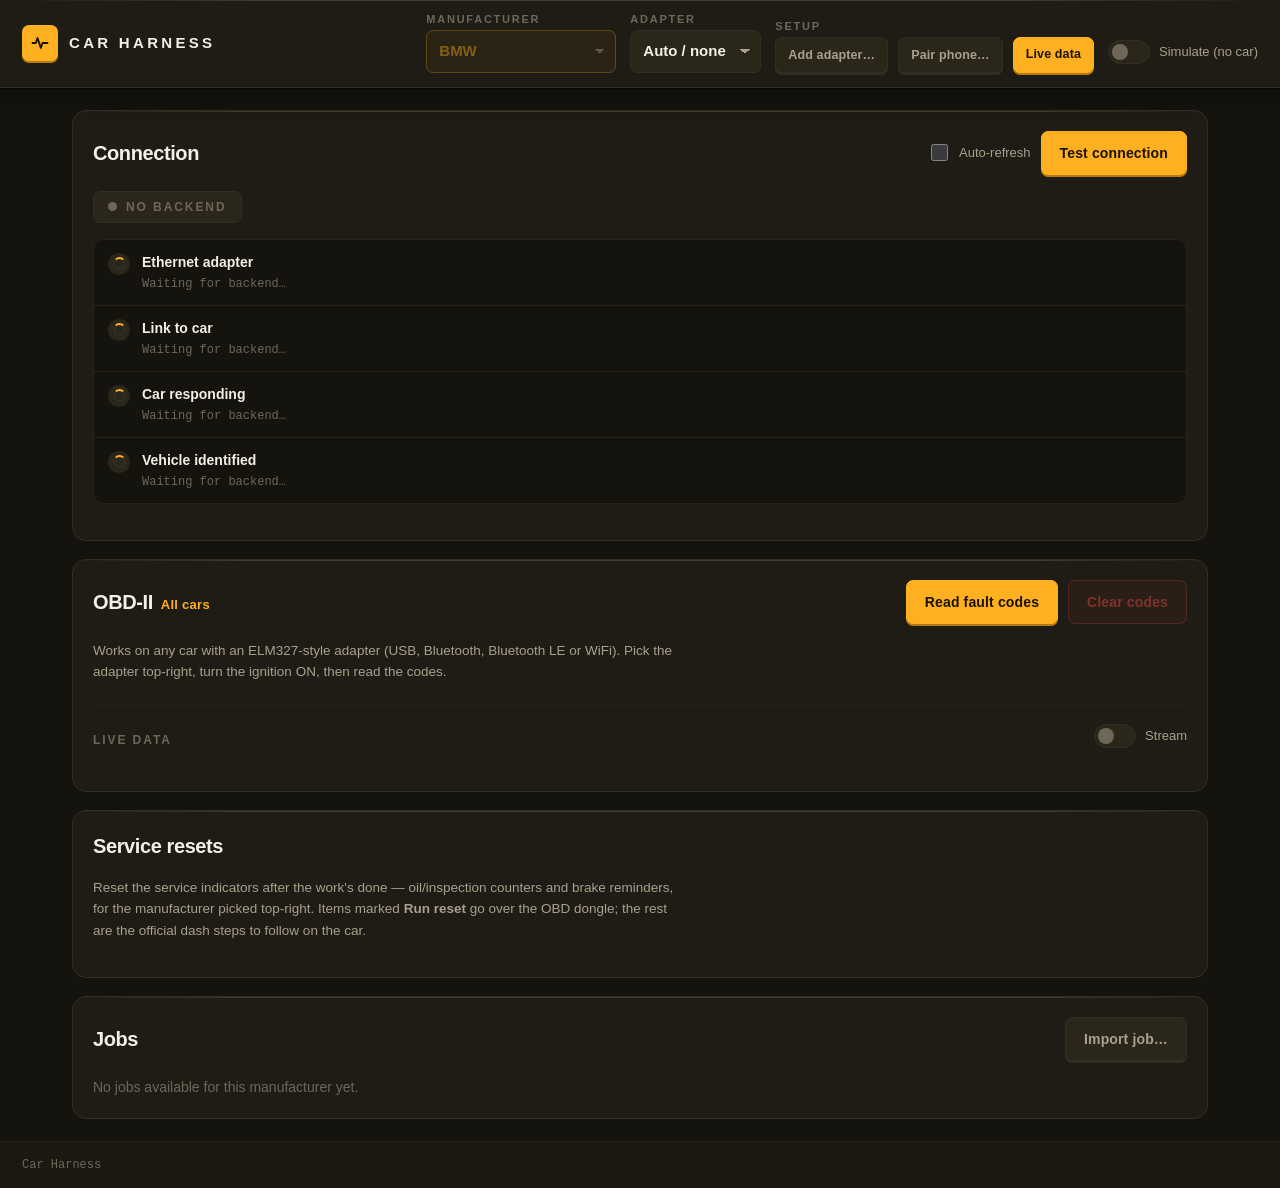
==== commit d50b60e0: "Desktop UI: the page scrolls, resets fold, and errors say what went wrong Fixes found by driving the" ====
--- a/frontend/index.html
+++ b/frontend/index.html
@@ -41,7 +41,7 @@
           <option value="">Auto / none</option>
         </select>
       </div>
-      <div class="field">
+      <div class="field field-setup">
         <span class="field-label">Setup</span>
         <div class="panel-actions">
           <button id="add-adapter-btn" class="btn btn-secondary btn-small" type="button">Add adapter…</button>
@@ -185,8 +185,77 @@
       <div id="brand-extras" hidden>
         <div class="obd-live-header"><h3 id="brand-extras-title">Extras</h3></div>
         <p id="brand-extras-hint" class="obd-hint" hidden></p>
+        <!-- Parametered reads. Most extras are a bare one-shot GET, but the
+             JLR DID sweep wants a range + target and the drive log wants a
+             length (and optionally the sweep-captured DIDs to poll). Shown
+             only for the actions that use them; empty fields mean "use the
+             backend's default". -->
+        <div id="brand-extras-form" class="jobs-form" hidden>
+          <label id="brand-sweep-fields" hidden>
+            <span class="jobs-label">DID range</span>
+            <input id="brand-sweep-first" class="jobs-input" placeholder="0300" size="5" maxlength="4" aria-label="First DID (hex)">
+            <span class="jobs-label">to</span>
+            <input id="brand-sweep-last" class="jobs-input" placeholder="05FF" size="5" maxlength="4" aria-label="Last DID (hex)">
+            <span class="jobs-label">at</span>
+            <input id="brand-sweep-target" class="jobs-input" placeholder="7E0" size="4" maxlength="3" aria-label="Target module (hex)">
+            <label class="jobs-check"><input type="checkbox" id="brand-sweep-extended"> extended session</label>
+          </label>
+          <label id="brand-log-fields" hidden>
+            <span class="jobs-label">Log length (s)</span>
+            <input id="brand-log-seconds" class="jobs-input" type="number" min="5" max="3600" value="300" aria-label="Seconds to log">
+            <input id="brand-log-dids" class="jobs-input" placeholder="Optional DIDs, e.g. 042C,F40C" size="26" aria-label="DIDs to log (comma-separated hex)">
+          </label>
+          <!-- Watch presets come from the profile's panel metadata
+               (panel.actions[].presets), so a brand adds one by editing its
+               profile.json. Pressing one fills the fields above; it does not
+               start the log, because the length is worth a second look. -->
+          <div id="brand-log-presets" class="jobs-form" hidden></div>
+          <!-- A runnable manufacturer routine. In Simulate mode the whole
+               exchange runs against a simulated module, and the scenario
+               picker chooses which outcome to rehearse -- including every
+               failure path, which is the point of having it. -->
+          <label id="brand-procedure-fields" hidden>
+            <span class="jobs-label" id="brand-procedure-scenario-label">Simulation scenario</span>
+            <select id="brand-procedure-scenario" class="jobs-input" aria-label="Simulation scenario"></select>
+          </label>
+        </div>
+        <p id="brand-log-preset-note" class="status-message" hidden></p>
         <p id="brand-extras-message" class="status-message"></p>
         <div id="brand-extras-chips" class="obd-chips"></div>
+        <div id="brand-extras-actions" class="jobs-form" hidden>
+          <button id="brand-extras-copy" class="btn btn-secondary btn-small" type="button" hidden>Copy detail</button>
+          <button id="brand-extras-download" class="btn btn-secondary btn-small" type="button" hidden>Download CSV</button>
+          <!-- A routine that drives clutches runs for minutes. The person
+               beside the car has to be able to stop it, and stopping it still
+               releases the device control. -->
+          <button id="brand-procedure-abort" class="btn btn-danger btn-small" type="button" hidden>Stop the routine</button>
+        </div>
+        <!-- Some reads produce a plain-text block meant to be copied out and
+             compared against something else (the Vauxhall software-version
+             worksheet against a manufacturer calibration lookup). Any brand
+             action whose response carries "worksheet" gets this for free. -->
+        <details id="brand-extras-worksheet-wrap" hidden>
+          <summary id="brand-extras-worksheet-summary">Full detail (copy out)</summary>
+          <pre id="brand-extras-worksheet" class="raw-block"></pre>
+        </details>
+      </div>
+
+      <div id="brand-jobs" hidden>
+        <div class="obd-live-header"><h3>Module jobs — manufacturer's own library</h3></div>
+        <p id="brand-jobs-hint" class="obd-hint"></p>
+        <div class="jobs-form">
+          <select id="brand-jobs-module" class="jobs-select" aria-label="Module"></select>
+          <select id="brand-jobs-job" class="jobs-select" aria-label="Job"></select>
+          <button id="brand-jobs-run" class="btn btn-primary" type="button">Run job</button>
+        </div>
+        <div id="brand-jobs-params" class="jobs-params"></div>
+        <p id="brand-jobs-desc" class="obd-hint"></p>
+        <p id="brand-jobs-message" class="status-message"></p>
+        <div id="brand-jobs-results" class="obd-chips"></div>
+        <details id="brand-jobs-raw-wrap" class="jobs-raw-wrap" hidden>
+          <summary>Raw exchange</summary>
+          <pre id="brand-jobs-raw"></pre>
+        </details>
       </div>
     </section>
 
@@ -194,7 +263,7 @@
       <div class="panel-header">
         <h2>Service resets<span id="service-brand-label" class="panel-subject"></span></h2>
         <div class="panel-actions">
-          <button id="service-capture-btn" class="btn btn-secondary" type="button">Capture from your scan tool…</button>
+          <button id="service-capture-btn" class="btn btn-secondary" type="button" hidden>Capture from your scan tool…</button>
         </div>
       </div>
 
@@ -205,6 +274,11 @@
         steps to follow on the car.
       </p>
 
+      <!-- Shown only for a long catalogue (JLR lists 17 resets across a dozen
+           models): typing a model code or name narrows the cards to that car. -->
+      <input id="service-filter" class="service-filter" type="search" hidden
+             placeholder="Filter by model or job — e.g. L494, Discovery, brake"
+             aria-label="Filter service resets" autocomplete="off" />
       <p id="service-message" class="status-message" hidden></p>
       <div id="service-list" class="service-list"></div>
 
--- a/frontend/styles.css
+++ b/frontend/styles.css
@@ -73,11 +73,15 @@
   display: none !important;
 }
 
+/* overflow-x must be `clip`, not `hidden`: `hidden` on both html and body
+   turns body into its own 100%-tall scroll box, so the window never scrolls
+   -- keyboard paging, scroll restoration and printing all see one screenful
+   and the rest of the page is cut off. */
 html, body {
   margin: 0;
   padding: 0;
-  height: 100%;
-  overflow-x: hidden;
+  min-height: 100%;
+  overflow-x: clip;
 }
 
 body {
@@ -1039,9 +1043,104 @@
   margin-left: auto;
 }
 
+.service-filter {
+  display: block;
+  width: 100%;
+  max-width: 460px;
+  min-height: 42px;
+  margin: 0 0 12px;
+  padding: 9px 12px;
+  border-radius: var(--radius-sm);
+  border: 1px solid var(--line);
+  background: var(--panel-hi);
+  color: var(--text);
+  font: inherit;
+  font-size: 14px;
+}
+
+.service-filter::placeholder {
+  color: var(--text-faint);
+}
+
+.service-filter:focus {
+  outline: none;
+  border-color: var(--accent);
+}
+
+.service-row .dtc-desc {
+  margin-top: 6px;
+}
+
+.service-models {
+  margin: 6px 0 0;
+  font-size: 12.5px;
+  color: var(--text-faint);
+}
+
+.service-run {
+  margin-top: 12px;
+}
+
+/* The steps fold away so the list reads as a catalogue; open a card to follow
+   it at the car. The summary is a plain text toggle with a turning chevron. */
+.service-details {
+  margin-top: 10px;
+}
+
+.service-details > summary {
+  display: inline-flex;
+  align-items: center;
+  gap: 8px;
+  min-height: 32px;
+  cursor: pointer;
+  list-style: none;
+  font-size: 13.5px;
+  font-weight: 700;
+  color: var(--accent);
+  user-select: none;
+}
+
+.service-details > summary::-webkit-details-marker {
+  display: none;
+}
+
+.service-details > summary::before {
+  content: "";
+  width: 7px;
+  height: 7px;
+  border-right: 2px solid currentColor;
+  border-bottom: 2px solid currentColor;
+  transform: rotate(-45deg);
+  transition: transform 0.15s ease;
+  flex: none;
+}
+
+.service-details[open] > summary::before {
+  transform: rotate(45deg);
+}
+
+.service-details > summary:hover {
+  color: #ffbe45;
+}
+
+.service-procedure {
+  margin-top: 4px;
+}
+
+.service-variant {
+  margin: 14px 0 0;
+  font-size: 13.5px;
+  font-weight: 700;
+  color: var(--text);
+}
+
+.service-variant:first-child {
+  margin-top: 6px;
+}
+
 .service-steps {
-  margin: 11px 0 0;
-  padding-left: 20px;
+  margin: 8px 0 0;
+  padding-left: 22px;
   color: var(--text-muted);
   font-size: 13.5px;
   line-height: 1.65;
@@ -1049,6 +1148,34 @@
 
 .service-steps li {
   margin-bottom: 3px;
+  padding-left: 2px;
+}
+
+.service-steps li::marker {
+  color: var(--text-faint);
+  font-variant-numeric: tabular-nums;
+}
+
+.service-cautions {
+  list-style: none;
+  margin: 12px 0 0;
+  padding: 10px 12px;
+  border-left: 3px solid var(--warn);
+  border-radius: 0 var(--radius-sm) var(--radius-sm) 0;
+  background: var(--warn-wash);
+  font-size: 13.5px;
+  line-height: 1.55;
+  color: var(--text);
+}
+
+.service-cautions li + li {
+  margin-top: 6px;
+}
+
+.service-source {
+  margin: 10px 0 0;
+  font-size: 12px;
+  color: var(--text-faint);
 }
 
 /* ---------- Learned resets (capture & replay) ---------- */
@@ -1439,6 +1566,13 @@
 }
 
 .type-choice {
+  /* The name and description are spans inside a <button>: without a column
+     flex they run together on one line, vertically centred in the card. */
+  display: flex;
+  flex-direction: column;
+  align-items: flex-start;
+  justify-content: flex-start;
+  gap: 4px;
   text-align: left;
   border: 1px solid var(--line);
   border-radius: var(--radius);
@@ -1462,7 +1596,6 @@
 .type-choice-name {
   font-weight: 700;
   font-size: 14.5px;
-  margin-bottom: 4px;
 }
 
 .type-choice-desc {
@@ -1498,6 +1631,19 @@
 .adapter-list-name {
   font-weight: 700;
   font-size: 14.5px;
+}
+
+.adapter-list-badge {
+  display: inline-block;
+  border: 1px solid var(--line);
+  border-radius: 999px;
+  padding: 1px 8px;
+  font-size: 10.5px;
+  font-weight: 700;
+  letter-spacing: 0.04em;
+  text-transform: uppercase;
+  color: var(--ok);
+  vertical-align: 1px;
 }
 
 .adapter-list-meta {
@@ -1591,9 +1737,36 @@
 
 /* ---------- Responsive ---------- */
 
+/* Once the header wraps it is two or three rows of controls you set once per
+   car -- pinned, it would eat a fifth of a tablet screen and a quarter of a
+   phone's. Let it scroll away with the page instead. */
+@media (max-width: 1100px) {
+  .header {
+    position: static;
+  }
+}
+
 @media (max-width: 900px) {
   .header {
     align-items: flex-start;
+  }
+
+  /* Setup gets its own row so its three buttons sit side by side instead of
+     one alone and two wrapped under it. */
+  .header-right .field-setup {
+    flex: 1 1 100%;
+  }
+
+  .field-setup .panel-actions {
+    flex-wrap: nowrap;
+  }
+
+  .field-setup .btn {
+    flex: 1 1 0;
+    min-width: 0;
+    padding-left: 8px;
+    padding-right: 8px;
+    white-space: nowrap;
   }
 
   .header-right {
@@ -1704,3 +1877,87 @@
   justify-content: center;
   text-decoration: none;
 }
+
+/* ---------- Module jobs (EDIABAS library browser) ---------- */
+.jobs-form {
+  display: flex;
+  gap: 8px;
+  flex-wrap: wrap;
+  margin: 10px 0 6px;
+  align-items: center;
+}
+
+.jobs-select {
+  background: var(--panel-hi);
+  color: var(--text);
+  border: 1px solid var(--panel-top);
+  border-radius: 8px;
+  padding: 8px 10px;
+  font: inherit;
+  max-width: 320px;
+}
+
+/* Text inputs + their inline labels inside a jobs-form (the JLR sweep range
+   and drive-log length). Same surface as .jobs-select so both read as one
+   control family. */
+.jobs-input {
+  background: var(--panel-hi);
+  color: var(--text);
+  border: 1px solid var(--panel-top);
+  border-radius: 8px;
+  padding: 8px 10px;
+  font: inherit;
+  font-family: var(--mono, monospace);
+}
+
+.jobs-label {
+  color: var(--muted, #888);
+  font-size: 13px;
+}
+
+.jobs-check {
+  display: inline-flex;
+  align-items: center;
+  gap: 6px;
+  color: var(--text);
+  font-size: 13px;
+}
+
+.jobs-params {
+  display: flex;
+  flex-direction: column;
+  gap: 6px;
+  margin: 6px 0;
+}
+
+.jobs-param {
+  background: var(--panel-hi);
+  color: var(--text);
+  border: 1px solid var(--panel-top);
+  border-radius: 8px;
+  padding: 8px 10px;
+  font: inherit;
+  width: 100%;
+  box-sizing: border-box;
+}
+
+.jobs-raw-wrap {
+  margin-top: 10px;
+}
+
+.jobs-raw-wrap summary {
+  cursor: pointer;
+  color: var(--text-muted);
+}
+
+.jobs-raw-wrap pre {
+  background: var(--panel);
+  border: 1px solid var(--panel-top);
+  border-radius: 8px;
+  padding: 10px;
+  overflow-x: auto;
+  white-space: pre-wrap;
+  word-break: break-word;
+  font-size: 12px;
+  color: var(--text-muted);
+}
